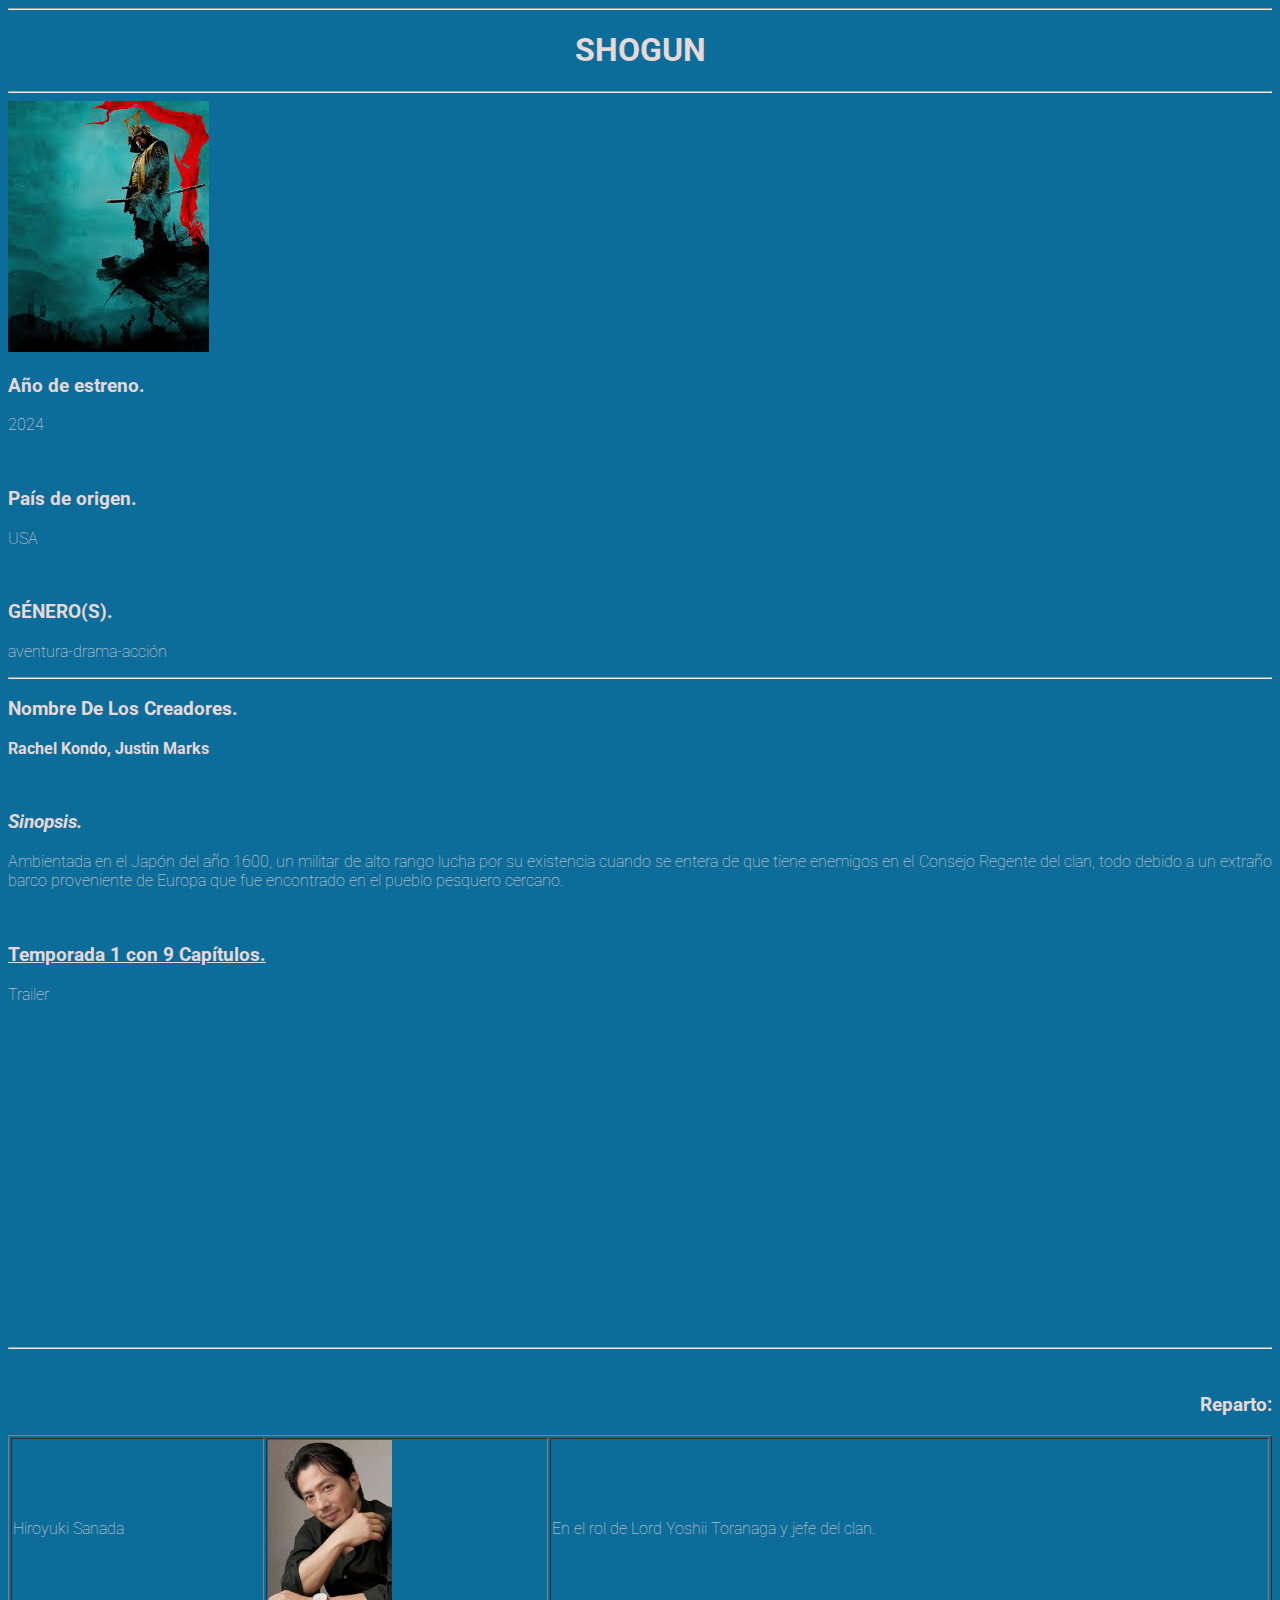
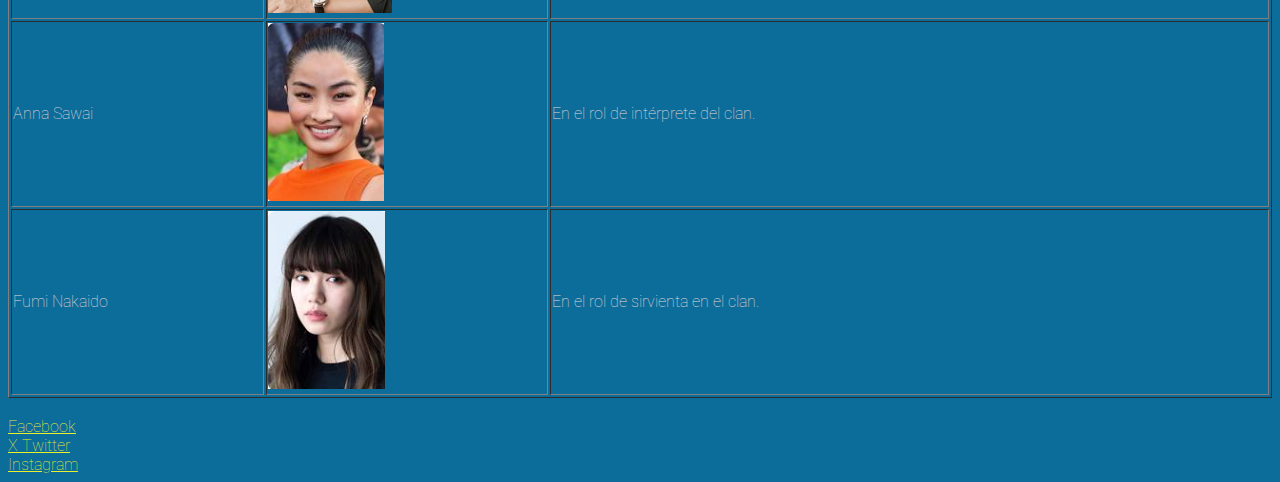
==== docs/index.html @ 57338d58 "Práctica 13" ====
<!DOCTYPE html>
<html lang="es">
<head>
  <meta charset="UTF-8">
  <meta name="viewport" content="width=device-width, initial-scale=1.0">
  <meta name="description" content="PRACTICA 13">
  <title>Práctica 13</title>
    <link rel="stylesheet" href="style.css">
    <link rel="icon" href="Imagenes/Favicon.png" type="image/x-icon"> 
    <link rel="preconnect" href="https://fonts.googleapis.com">
<link rel="preconnect" href="https://fonts.gstatic.com" crossorigin>
<link href="https://fonts.googleapis.com/css2?family=Roboto:ital,wght@0,100;0,300;0,400;0,500;0,700;0,900;1,100;1,300;1,400;1,500;1,700;1,900&display=swap" rel="stylesheet">
</head>
<body> 
  <hr/>
  <H1 class="text-center">  SHOGUN</H1>
  <hr/>
    <img src="Imagenes/Shogun.jpeg" alt="Poster"></img>
    <br/>
  <h3 class="text-left"> Año de estreno.</h3>
  <P class="text-left">2024</P>
  <br/>
  <h3 class="text-left">País de origen.</h3>
  <P class="text-left">USA</P>
  <br/>
  <h3 class="text-uppercase">Género(s).</h3>
  <P class="text-lowercase">Aventura-Drama-Acción</P>
  <hr/>
  
      <h3 class="text-capitalize">Nombre de los creadores.</h3>
      <P class="text-bold">Rachel Kondo, Justin Marks</P>
      <br/>
      <h3 class="text-italic">Sinopsis.</h3>
      <P class="text-justify">Ambientada en el Japón del año 1600, un militar de alto rango lucha por su existencia cuando se entera de que tiene enemigos en el Consejo Regente del clan, todo debido a un extraño barco proveniente de Europa que fue encontrado en el pueblo pesquero cercano.</P>
      
      <br/>
      <h3 class="text-underline">Temporada 1 con 9 Capítulos.</h3>
  
  
    <P>Trailer</P>
  <iframe width="560" height="315" src="https://www.youtube.com/embed/4Lt6gO75ZJk?si=AE0EGiHUCSJvHj79" title="YouTube video player" frameborder="0" allow="accelerometer; autoplay; clipboard-write; encrypted-media; gyroscope; picture-in-picture; web-share" referrerpolicy="strict-origin-when-cross-origin" allowfullscreen></iframe>
  
  <br/>
  <hr/>
  <br/>
  <h3 class="text-right"> Reparto:</h3>
  <table border="1">
  <tr> 
    <td>Hiroyuki Sanada</td>
    <td> <img src="Imagenes/Sanada.jpg" alt= "H.Sanada" /> </td>
    <td>En el rol de Lord Yoshii Toranaga y jefe del clan.</td>
  </tr>
    <td>Anna Sawai</td>
    <td> <img src="Imagenes/Sanada2.png" alt= "Mariko-Sama" /> </td>
    <td>En el rol de intérprete del clan.</td>
  </tr>
    <td>Fumi Nakaido</td>
    <td> <img src="Imagenes/Sanada3.png" alt= "Ochiba" /> </td>
    <td>En el rol de sirvienta en el clan.</td>
  </tr>
  </table >
  <br/> 

<a href="https://m.facebook.com/people/Shogun-FX/100063856521844/"> Facebook </a>
<br />
<a href="https://twitter.com/shogunfx?lang=es"> X Twitter </a>
<br />
<a href="https://www.instagram.com/asakiwi/p/C4uXcp0uCIr/"> Instagram </a>

</body>
</html>
---- docs/style.css ----
/* Variables */
:root {
  --main-font-size: 16px;
  --main-font-family: "Roboto", sans-serif;
  --main-font-weight: 100;
}

/* Estilos */
body {
  font-size: var(--main-font-size);
  font-family: var(--main-font-family);
  font-weight: var(--main-font-weight);
  font-style: normal;
  color: #e6d8d8;
  background-color: rgba(5, 105, 151, 0.973);
}

a {
  color: rgba(240, 243, 43, 0.979);
}

a:hover {
  color: rgb(192, 239, 245); 
}

img, iframe {
  max-width: 100%;
}

table {
  width: 100%;
}

.text-center {
  text-align: center;
}

.text-left {
  text-align: left;
}

.text-right {
  text-align: right;
}

.text-justify {
  text-align: justify;
}

.text-uppercase {
  text-transform: uppercase;
}

.text-lowercase {
  text-transform: lowercase;
}

.text-capitalize {
  text-transform: capitalize;
}

.text-bold {
  font-weight: bold;
}

.text-italic {
  font-style: italic;
}

.text-underline {
  text-decoration: underline;
}
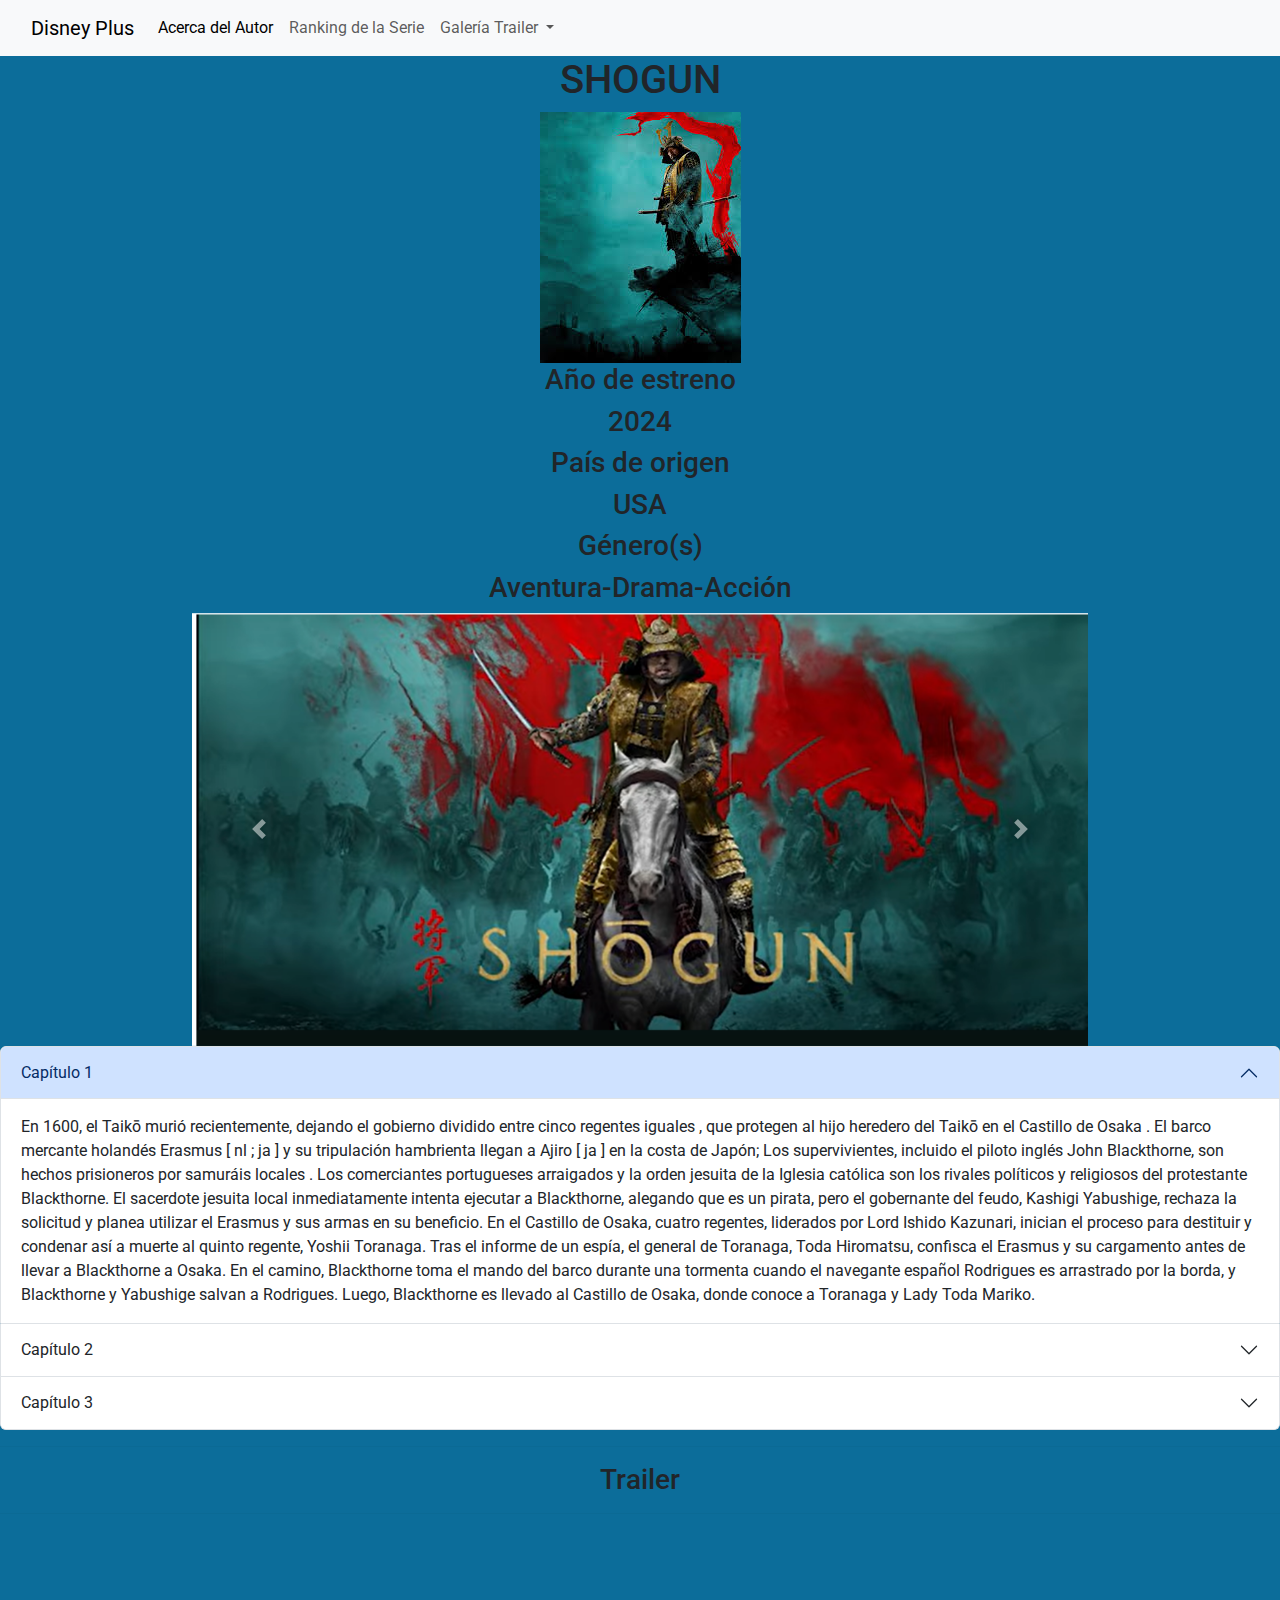
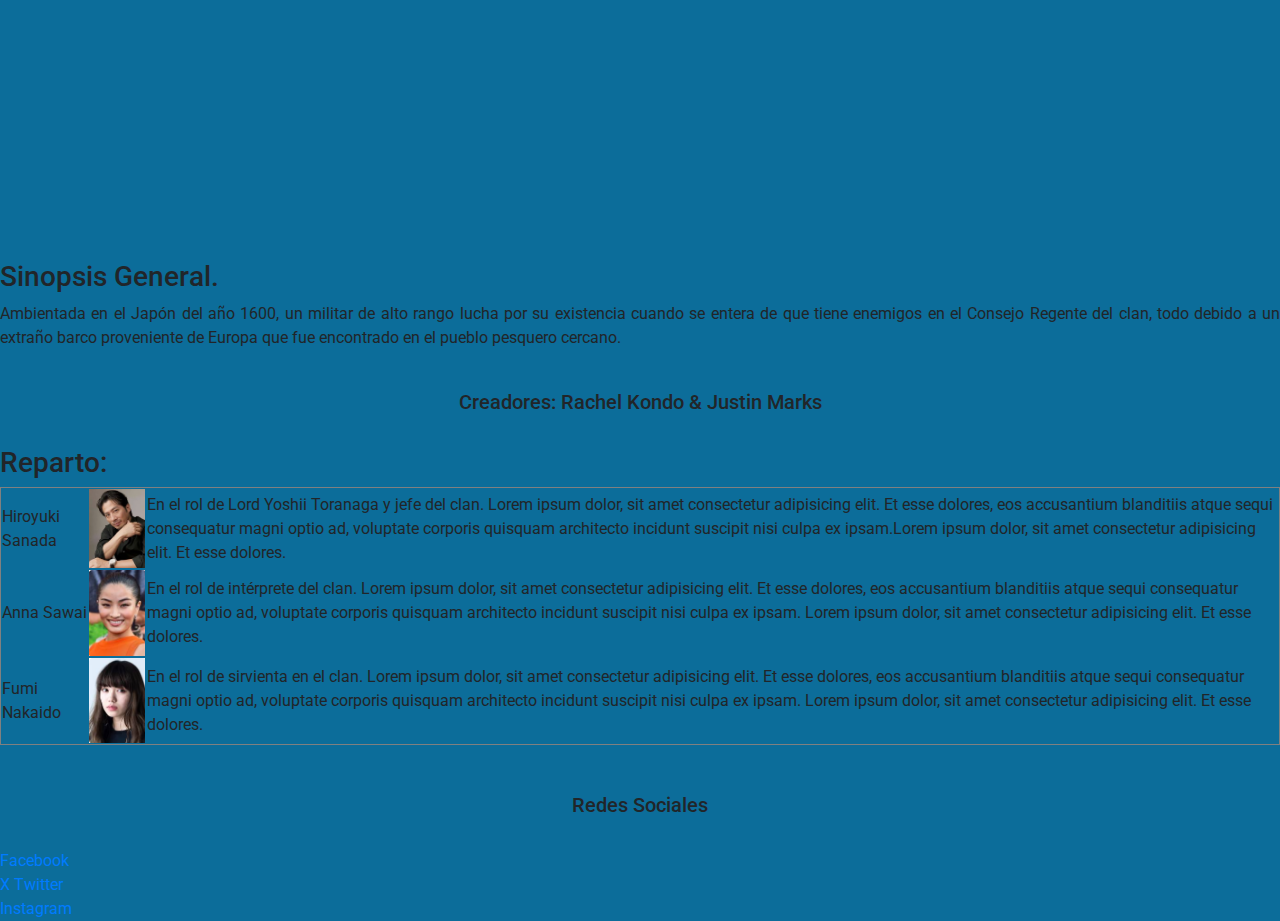
==== commit a2c5e85f: "Utilizando recursos Bootstrap para mejorar interfaz HTML Práctica 14" ====
--- a/docs/index.html
+++ b/docs/index.html
@@ -1,8 +1,11 @@
-<!DOCTYPE html>
+<!doctype html>
 <html lang="es">
-<head>
-  <meta charset="UTF-8">
-  <meta name="viewport" content="width=device-width, initial-scale=1.0">
+  <head>
+    <meta charset="utf-8">
+    <meta name="viewport" content="width=device-width, initial-scale=1">
+    <title>Práctica 14</title>
+    <link href="https://cdn.jsdelivr.net/npm/bootstrap@5.3.3/dist/css/bootstrap.min.css" rel="stylesheet" integrity="sha384-QWTKZyjpPEjISv5WaRU9OFeRpok6YctnYmDr5pNlyT2bRjXh0JMhjY6hW+ALEwIH" crossorigin="anonymous">
+    <meta name="viewport" content="width=device-width, initial-scale=1.0">
   <meta name="description" content="PRACTICA 13">
   <title>Práctica 13</title>
     <link rel="stylesheet" href="style.css">
@@ -10,57 +13,157 @@
     <link rel="preconnect" href="https://fonts.googleapis.com">
 <link rel="preconnect" href="https://fonts.gstatic.com" crossorigin>
 <link href="https://fonts.googleapis.com/css2?family=Roboto:ital,wght@0,100;0,300;0,400;0,500;0,700;0,900;1,100;1,300;1,400;1,500;1,700;1,900&display=swap" rel="stylesheet">
-</head>
-<body> 
-  <hr/>
-  <H1 class="text-center">  SHOGUN</H1>
-  <hr/>
-    <img src="Imagenes/Shogun.jpeg" alt="Poster"></img>
+  </head>
+  <body>
+    <nav class="navbar navbar-expand-lg bg-body-tertiary">
+      <div class="container-fluid">
+        <a class="navbar-brand" href="https://www.disneyplus.com/es-us">Disney Plus</a>
+        <button class="navbar-toggler" type="button" data-bs-toggle="collapse" data-bs-target="#navbarSupportedContent" aria-controls="navbarSupportedContent" aria-expanded="false" aria-label="Toggle navigation">
+          <span class="navbar-toggler-icon"></span>
+        </button>
+        <div class="collapse navbar-collapse" id="navbarSupportedContent">
+          <ul class="navbar-nav me-auto mb-2 mb-lg-0">
+            <li class="nav-item">
+              <a class="nav-link active" aria-current="page" href="https://es.wikipedia.org/wiki/James_Clavell">Acerca del Autor</a>
+            </li>
+            <li class="nav-item">
+              <a class="nav-link" href="https://www.tomatazos.com/articulos/901225/Shogun-Top-de-criticas-resenas-y-calificaciones">Ranking de la Serie</a>
+            </li>
+            <li class="nav-item dropdown">
+              <a class="nav-link dropdown-toggle" href="#" role="button" data-bs-toggle="dropdown" aria-expanded="false">
+                Galería Trailer
+              </a>
+              <ul class="dropdown-menu">
+                <li><a class="dropdown-item" href="https://www.youtube.com/watch?v=HGMfpNxv5H4">Trailer Castellano</a></li>
+                <li><a class="dropdown-item" href="https://www.youtube.com/watch?v=3z8Y_FF8tQY">Trailer Alemán</a></li>
+                <li><hr class="dropdown-divider"></li>
+                <li><a class="dropdown-item" href="https://www.youtube.com/watch?v=R5JK2-8AtlM">Trailer Subtitulado</a></li>
+              </ul>
+            </li>
+          </ul>
+        </div>
+      </div>
+    </nav> 
+   <div class="text-center">
+  <H1>  SHOGUN</H1>
+  <img src="Imagenes/Shogun.jpeg" alt="Poster"></img>
     <br/>
-  <h3 class="text-left"> Año de estreno.</h3>
-  <P class="text-left">2024</P>
-  <br/>
-  <h3 class="text-left">País de origen.</h3>
-  <P class="text-left">USA</P>
-  <br/>
-  <h3 class="text-uppercase">Género(s).</h3>
-  <P class="text-lowercase">Aventura-Drama-Acción</P>
-  <hr/>
-  
-      <h3 class="text-capitalize">Nombre de los creadores.</h3>
-      <P class="text-bold">Rachel Kondo, Justin Marks</P>
+     <h3>Año de estreno</h3>
+    <h3>2024</h3>
+    <h3>País de origen</h3>
+    <h3>USA</h3>
+    <h3>Género(s)</h3>
+    <h3>Aventura-Drama-Acción</h3>
+    <div id="carouselExampleAutoplaying" class="carousel slide mx-auto" data-bs-ride="carousel" style="max-width: 70%;">
+    <div class="carousel-inner">
+      <div class="carousel-item active">
+        <img src="Imagenes/pic1.png" class="d-block w-70 mx-auto" alt="...">
+      </div>
+      <div class="carousel-item">
+        <img src="Imagenes/pic2.png" class="d-block w-70 mx-auto" alt="...">
+      </div>
+      <div class="carousel-item">
+        <img src="Imagenes/pic3.png" class="d-block w-70 mx-auto" alt="...">
+      </div>
+    </div>
+    <button class="carousel-control-prev" type="button" data-bs-target="#carouselExampleAutoplaying" data-bs-slide="prev">
+      <span class="carousel-control-prev-icon" aria-hidden="true"></span>
+      <span class="visually-hidden">Previous</span>
+    </button>
+    <button class="carousel-control-next" type="button" data-bs-target="#carouselExampleAutoplaying" data-bs-slide="next">
+      <span class="carousel-control-next-icon" aria-hidden="true"></span>
+      <span class="visually-hidden">Next</span>
+    </button>
+  </div>
+</div>
+    </h2>
+    <!DOCTYPE html>
+    <html lang="es">
+    <head>
+      <meta charset="UTF-8">
+      <meta name="viewport" content="width=device-width, initial-scale=1.0">
+      <title>Acordeón con Color de Fondo</title>
+       <link href="https://maxcdn.bootstrapcdn.com/bootstrap/4.5.2/css/bootstrap.min.css" rel="stylesheet">
+      <style>
+        .custom-background {
+          background-color: rgba(5, 105, 151, 0.973);
+        }
+      </style>
+    </head>
+    <body class="custom-background">
+        <div class="accordion" id="accordionExample">
+      <div class="accordion-item">
+        <h2 class="accordion-header" id="headingOne">
+          <button class="accordion-button" type="button" data-bs-toggle="collapse" data-bs-target="#collapseOne" aria-expanded="true" aria-controls="collapseOne">
+            Capítulo 1
+          </button>
+        </h2>
+        <div id="collapseOne" class="accordion-collapse collapse show" aria-labelledby="headingOne" data-bs-parent="#accordionExample">
+          <div class="accordion-body">
+            En 1600, el Taikō murió recientemente, dejando el gobierno dividido entre cinco regentes iguales , que protegen al hijo heredero del Taikō en el Castillo de Osaka . El barco mercante holandés Erasmus  [ nl ; ja ] y su tripulación hambrienta llegan a Ajiro  [ ja ] en la costa de Japón; Los supervivientes, incluido el piloto inglés John Blackthorne, son hechos prisioneros por samuráis locales . Los comerciantes portugueses arraigados y la orden jesuita de la Iglesia católica son los rivales políticos y religiosos del protestante Blackthorne. El sacerdote jesuita local inmediatamente intenta ejecutar a Blackthorne, alegando que es un pirata, pero el gobernante del feudo, Kashigi Yabushige, rechaza la solicitud y planea utilizar el Erasmus y sus armas en su beneficio. En el Castillo de Osaka, cuatro regentes, liderados por Lord Ishido Kazunari, inician el proceso para destituir y condenar así a muerte al quinto regente, Yoshii Toranaga. Tras el informe de un espía, el general de Toranaga, Toda Hiromatsu, confisca el Erasmus y su cargamento antes de llevar a Blackthorne a Osaka. En el camino, Blackthorne toma el mando del barco durante una tormenta cuando el navegante español Rodrigues es arrastrado por la borda, y Blackthorne y Yabushige salvan a Rodrigues. Luego, Blackthorne es llevado al Castillo de Osaka, donde conoce a Toranaga y Lady Toda Mariko.
+          </div>
+        </div>
+      </div>
+      <div class="accordion-item">
+        <h2 class="accordion-header" id="headingTwo">
+          <button class="accordion-button collapsed" type="button" data-bs-toggle="collapse" data-bs-target="#collapseTwo" aria-expanded="false" aria-controls="collapseTwo">
+            Capítulo 2
+          </button>
+        </h2>
+        <div id="collapseTwo" class="accordion-collapse collapse" aria-labelledby="headingTwo" data-bs-parent="#accordionExample">
+          <div class="accordion-body">
+            En 1598, el Taikō , en su lecho de muerte, informa en privado a Toranaga de su intención de formar un consejo de regentes para sucederlo, pero advierte que esto probablemente resultará en una guerra civil. En 1600, Rodrigues entrega los diarios confiscados de Blackthorne a los jesuitas. Blackthorne se reúne con Toranaga, con Mariko y el sacerdote jesuita Martín Alvito como intérpretes, pero es interrumpido por Ishido. Toranaga finge desinterés y encarcela a Blackthorne, con la esperanza de utilizar su presencia para sembrar división entre Ishido y los regentes cristianos. En prisión, Blackthorne conoce a un fraile que le informa que el Barco Negro portugués ha estado obteniendo beneficios del comercio de la seda con destino a Europa utilizando una base militar secreta en Macao . Los regentes cristianos informan a Ishido que solo votarán sobre el juicio político de Toranaga si se ejecuta a Blackthorne, y Yabushige convence a Ishido de que Blackthorne podría ser útil. Yabushige y sus samuráis organizan un ataque de bandidos y rescatan a Blackthorne de la ejecución. En la segunda reunión de Blackthorne, con Mariko como intérprete, explica que Portugal y España se han dividido el mundo entre sí y tienen la intención de reemplazar a todos los gobiernos no católicos. Esa noche, un shinobi intenta asesinar a Blackthorne pero es asesinado por Toranaga, quien había cambiado sus habitaciones en secreto.
+          </div>
+        </div>
+      </div>
+      <div class="accordion-item">
+        <h2 class="accordion-header" id="headingThree">
+          <button class="accordion-button collapsed" type="button" data-bs-toggle="collapse" data-bs-target="#collapseThree" aria-expanded="false" aria-controls="collapseThree">
+            Capítulo 3
+          </button>
+        </h2>
+        <div id="collapseThree" class="accordion-collapse collapse" aria-labelledby="headingThree" data-bs-parent="#accordionExample">
+          <div class="accordion-body">
+            Toranaga le ordena a Yabushige que traslade a Blackthorne a Ajiro junto con la esposa de Toranaga, Kiri. Ferreira, capitán general del Barco Negro, hace caso omiso de las preocupaciones de los jesuitas y planea zarpar sin el permiso de Toranaga. En el Castillo de Osaka, Ishido inspecciona la caravana de Yabushige con el pretexto de presentar sus respetos. Blackthorne y Mariko son testigos de cómo Toranaga cambia secretamente de lugar con Kiri en su camada . Mariko explica que los matarán si se descubre esto, y Blackthorne crea una distracción que les permitirá abandonar el castillo. Más tarde, los hombres de Kiyama atacan la caravana y descubren a Toranaga. El grupo de Toranaga escapa a una cocina mientras el marido de Mariko, Toda "Buntaro" Hirokatsu, se queda atrás para detener la persecución. El puerto es bloqueado por los hombres de Kiyama y Toranaga aborda el Barco Negro, llegando a un acuerdo con los portugueses a cambio de un salvoconducto. Ferreira exige que dejen atrás a Blackthorne, pero él lo sigue atrevidamente en la cocina y se reincorpora una vez que ambos barcos han roto el bloqueo. En el mar, Toranaga convierte a Blackthorne en hatamoto y le pide que enseñe tácticas occidentales a un nuevo regimiento. En Osaka, Hiromatsu informa a los regentes que Toranaga ha dimitido, dejándolos sin quórum para votar sobre el impeachment.
+          </div>
+        </div>
+      </div>
+    </div>
+    <hr/>
+      <h3 class="text-center"> Trailer <hr>
+        <iframe width="560" height="315" src="https://www.youtube.com/embed/4Lt6gO75ZJk?si=AE0EGiHUCSJvHj79" title="YouTube video player" frameborder="0" allow="accelerometer; autoplay; clipboard-write; encrypted-media; gyroscope; picture-in-picture; web-share" referrerpolicy="strict-origin-when-cross-origin" allowfullscreen></iframe> </h3>
+      <h3 class="text-left">Sinopsis General.</h3>
+      <P class="text-justify">Ambientada en el Japón del año 1600, un militar de alto rango lucha por su existencia cuando se entera de que tiene enemigos en el Consejo Regente del clan, todo debido a un extraño barco proveniente de Europa que fue encontrado en el pueblo pesquero cercano.</P>
       <br/>
-      <h3 class="text-italic">Sinopsis.</h3>
-      <P class="text-justify">Ambientada en el Japón del año 1600, un militar de alto rango lucha por su existencia cuando se entera de que tiene enemigos en el Consejo Regente del clan, todo debido a un extraño barco proveniente de Europa que fue encontrado en el pueblo pesquero cercano.</P>
-      
+      <h5 class="text-center" class="text-bold"> Creadores:
+        Rachel Kondo & Justin Marks</h5> 
       <br/>
-      <h3 class="text-underline">Temporada 1 con 9 Capítulos.</h3>
-  
-  
-    <P>Trailer</P>
-  <iframe width="560" height="315" src="https://www.youtube.com/embed/4Lt6gO75ZJk?si=AE0EGiHUCSJvHj79" title="YouTube video player" frameborder="0" allow="accelerometer; autoplay; clipboard-write; encrypted-media; gyroscope; picture-in-picture; web-share" referrerpolicy="strict-origin-when-cross-origin" allowfullscreen></iframe>
-  
-  <br/>
-  <hr/>
-  <br/>
-  <h3 class="text-right"> Reparto:</h3>
+     <h3 class="text-left"> Reparto:</h3>
   <table border="1">
   <tr> 
     <td>Hiroyuki Sanada</td>
     <td> <img src="Imagenes/Sanada.jpg" alt= "H.Sanada" /> </td>
-    <td>En el rol de Lord Yoshii Toranaga y jefe del clan.</td>
+    <td>En el rol de Lord Yoshii Toranaga y jefe del clan. 
+      Lorem ipsum dolor, sit amet consectetur adipisicing elit. Et esse dolores, eos accusantium blanditiis atque sequi consequatur magni optio ad, voluptate corporis quisquam architecto incidunt suscipit nisi culpa ex ipsam.Lorem ipsum dolor, sit amet consectetur adipisicing elit. Et esse dolores.
+       </td>
   </tr>
     <td>Anna Sawai</td>
     <td> <img src="Imagenes/Sanada2.png" alt= "Mariko-Sama" /> </td>
-    <td>En el rol de intérprete del clan.</td>
+    <td>En el rol de intérprete del clan.
+      Lorem ipsum dolor, sit amet consectetur adipisicing elit. Et esse dolores, eos accusantium blanditiis atque sequi consequatur magni optio ad, voluptate corporis quisquam architecto incidunt suscipit nisi culpa ex ipsam. Lorem ipsum dolor, sit amet consectetur adipisicing elit. Et esse dolores.
+    </td>
   </tr>
     <td>Fumi Nakaido</td>
     <td> <img src="Imagenes/Sanada3.png" alt= "Ochiba" /> </td>
-    <td>En el rol de sirvienta en el clan.</td>
+    <td>En el rol de sirvienta en el clan.
+      Lorem ipsum dolor, sit amet consectetur adipisicing elit. Et esse dolores, eos accusantium blanditiis atque sequi consequatur magni optio ad, voluptate corporis quisquam architecto incidunt suscipit nisi culpa ex ipsam. Lorem ipsum dolor, sit amet consectetur adipisicing elit. Et esse dolores.
+    </td>
   </tr>
   </table >
   <br/> 
-
+  <br/>
+  <h5 class="text-center" class="text-bold"> Redes Sociales</h5> 
+  <br/>
 <a href="https://m.facebook.com/people/Shogun-FX/100063856521844/"> Facebook </a>
 <br />
 <a href="https://twitter.com/shogunfx?lang=es"> X Twitter </a>
@@ -68,4 +171,7 @@
 <a href="https://www.instagram.com/asakiwi/p/C4uXcp0uCIr/"> Instagram </a>
 
 </body>
+</html>
+    <script src="https://cdn.jsdelivr.net/npm/bootstrap@5.3.3/dist/js/bootstrap.bundle.min.js" integrity="sha384-YvpcrYf0tY3lHB60NNkmXc5s9fDVZLESaAA55NDzOxhy9GkcIdslK1eN7N6jIeHz" crossorigin="anonymous"></script>
+  </body>
 </html>--- a/docs/style.css
+++ b/docs/style.css
@@ -11,7 +11,7 @@
   font-family: var(--main-font-family);
   font-weight: var(--main-font-weight);
   font-style: normal;
-  color: #e6d8d8;
+  color: #131212;
   background-color: rgba(5, 105, 151, 0.973);
 }
 
